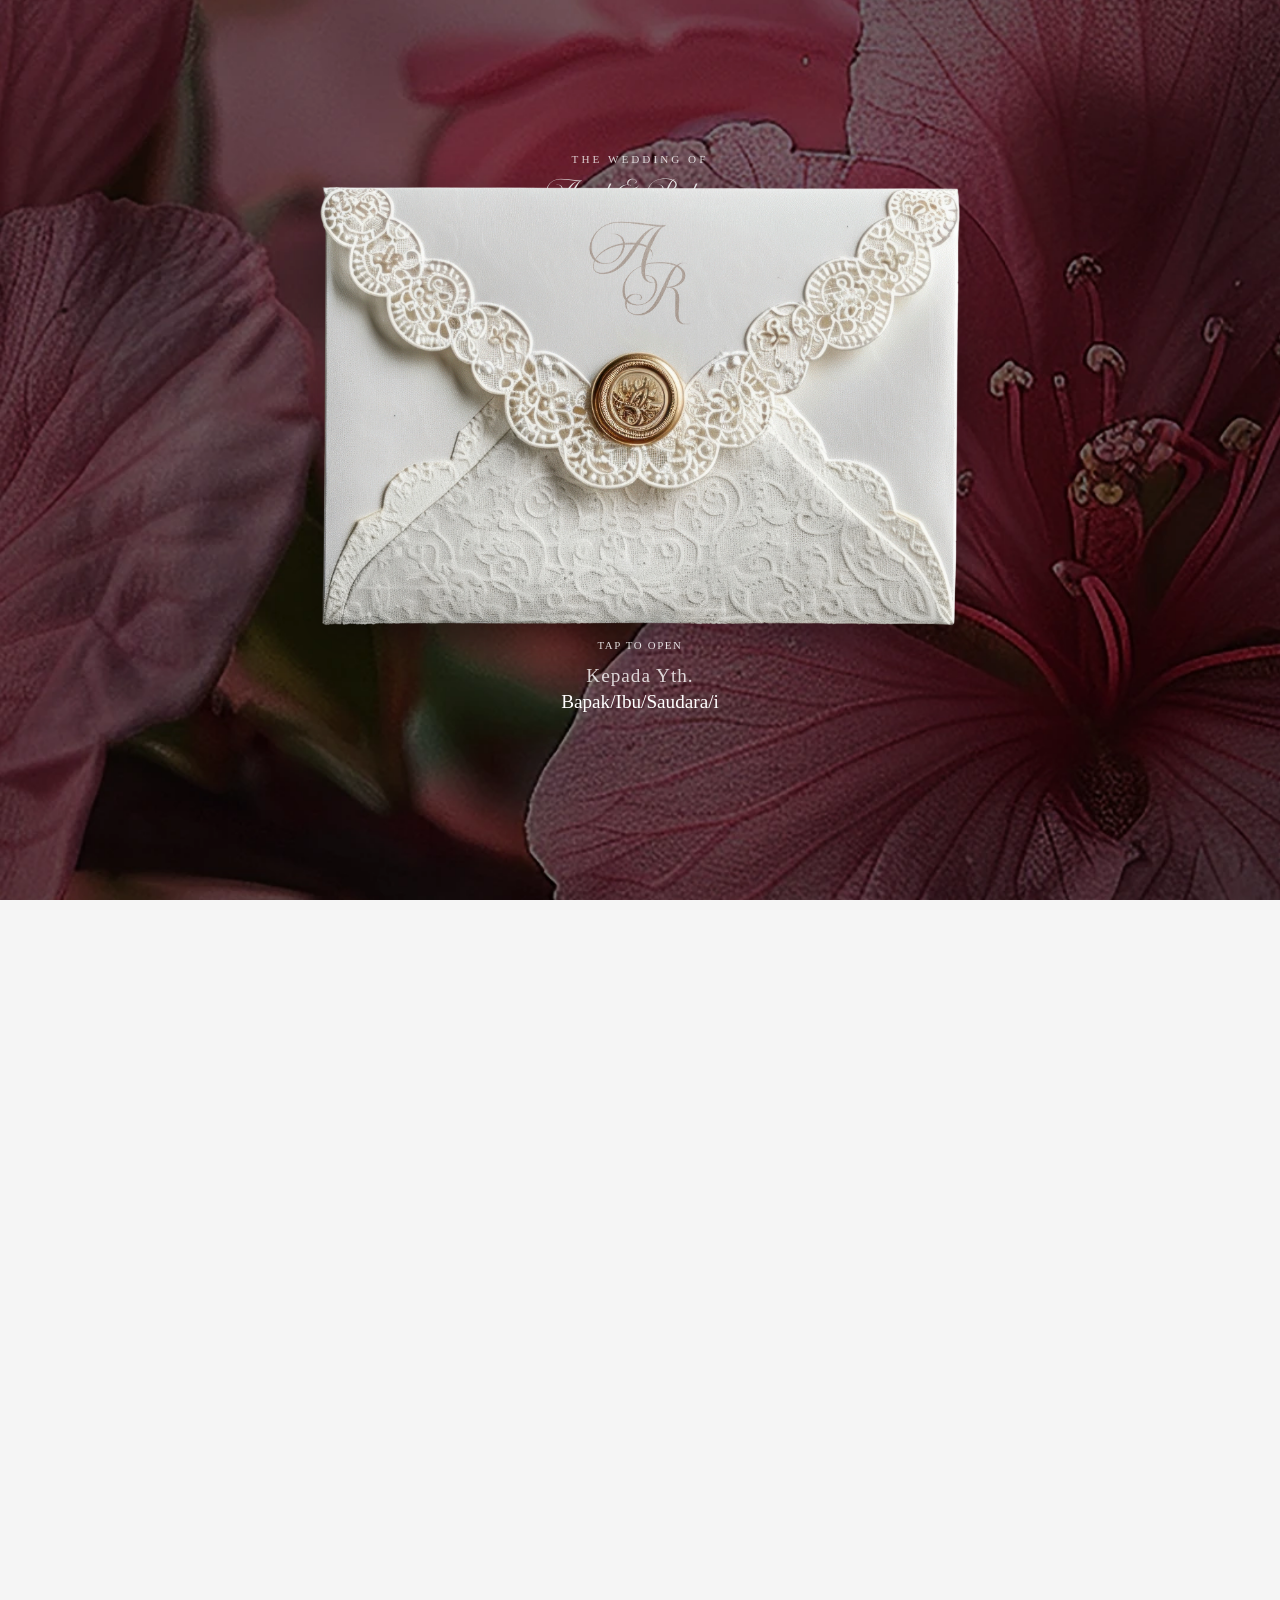
==== index.html @ 6bf746ef "Initial commit" ====
<!DOCTYPE html>
<html lang="id">

<head>
    <meta charset="UTF-8">
    <meta name="viewport" content="width=device-width, initial-scale=1.0">

    <link rel="stylesheet" href="./style/index.css">
    <link rel="stylesheet" href="./style/animasi.css">

    <title>Amel & Ridwan</title>
</head>

<body>

    <div class="pembungkus">

        <div class="music-cover" id="musicCover">

            <div class="cover-inner">

                <img src="./img/BACKGROUND.webp" alt="Background">

                <div class="cover-text">
                    <p class="top-text">THE WEDDING OF</p>
                    <h1>Amel &amp; Ridwan</h1>
                </div>

                <!-- AMPLOP -->
                <div class="music-btn-wrap">

                    <img 
                        src="./img/AMPLOP.webp" 
                        alt="Buka Undangan" 
                        class="music-btn-img" 
                        id="musicBtn"
                    >

                    <span 
                        class="music-btn-img__label" 
                        id="musicBtnLabel"
                    >
                        Tap to Open
                    </span>

                    <!-- NAMA TAMU -->
                    <div class="guest" id="guestWrap">
                        <p>Kepada Yth.</p>

                        <h3 id="namaTamu">
                            Bapak/Ibu/Saudara/i
                        </h3>
                    </div>

                </div>

            </div>

        </div>


        <audio 
            id="musikLatar" 
            src="./audio/nadin.mp3" 
            loop 
            preload="auto"
        ></audio>


        <!-- =========================
             HERO
        ========================== -->
        <section class="hero">

            <img 
                class="hero__latar" 
                src="./img/BACKGROUND.webp" 
                alt="Background"
            >

            <div class="hero__gradasi"></div>

            <div class="hero__konten">

                <img 
                    class="hero__bingkai" 
                    src="./img/NAME.webp" 
                    alt="Amel & Ridwan"
                >

                <p class="hero__judul">
                    Are getting married
                </p>

                <p class="hero__tanggal">
                    04 OKTOBER 2026
                </p>

                <p class="hero__lokasi">
                    Gedung Serbaguna Wirabrata
                </p>

            </div>

        </section>


        <!-- =========================
             PASANGAN
        ========================== -->
        <section class="pasangan">

            <div class="pasangan__foto-wrap">

                <img 
                    class="pasangan__foto" 
                    src="./img/isi.webp" 
                    alt="Foto Amel & Ridwan"
                >

            </div>

            <div class="pasangan__konten">

                <p class="pasangan__label">
                    The Wedding Of
                </p>

                <h2 class="pasangan__nama">
                    Amel &amp; Ridwan
                </h2>

                <div class="pasangan__garis"></div>

                <p class="pasangan__teks">
                    Dengan penuh syukur kepada Tuhan Yang Maha Esa, kami
                    mengundang Bapak/Ibu/Saudara/i untuk hadir dan
                    memberikan doa restu dalam acara pernikahan kami.
                </p>

                <p class="pasangan__lokasi">
                    Gedung Serbaguna Wirabrata<br>
                    Jl. Raya Cikampek-Parakan, Cikampek Utara,
                    Kec. Kotabaru, Karawang, Jawa Barat
                </p>

            </div>

        </section>


        <!-- =========================
             RSVP
        ========================== -->
        <section class="detail">

            <img 
                class="detail__latar" 
                src="./img/BACKGROUND-2.webp" 
                alt="Background"
            >

            <a href="rsvp.html" class="detail__link">

                <img 
                    class="detail__bingkai" 
                    src="./img/OPEN AMPLOP.webp" 
                    alt="Buka RSVP"
                >

            </a>

        </section>


        <section class="hitung-mundur">

            <h2 class="hitung-mundur__judul">
                The countdown is on!
            </h2>

            <div 
                class="hitung-mundur__waktu" 
                id="hitungMundur"
            >

                <div class="hitung-mundur__satuan">

                    <span 
                        class="hitung-mundur__angka" 
                        id="hari"
                    >
                        00
                    </span>

                    <span class="hitung-mundur__label">
                        Days
                    </span>

                </div>

                <span class="hitung-mundur__titik">:</span>


                <div class="hitung-mundur__satuan">

                    <span 
                        class="hitung-mundur__angka" 
                        id="jam"
                    >
                        00
                    </span>

                    <span class="hitung-mundur__label">
                        Hours
                    </span>

                </div>

                <span class="hitung-mundur__titik">:</span>


                <div class="hitung-mundur__satuan">

                    <span 
                        class="hitung-mundur__angka" 
                        id="menit"
                    >
                        00
                    </span>

                    <span class="hitung-mundur__label">
                        Minutes
                    </span>

                </div>

                <span class="hitung-mundur__titik">:</span>


                <div class="hitung-mundur__satuan">

                    <span 
                        class="hitung-mundur__angka" 
                        id="detik"
                    >
                        00
                    </span>

                    <span class="hitung-mundur__label">
                        Seconds
                    </span>

                </div>

            </div>

        </section>


        <!-- =========================
             OUR STORY
        ========================== -->
        <section class="cerita-kami">

            <a 
                href="love-story.html" 
                class="cerita-kami__tautan"
            >

                <img 
                    class="cerita-kami__bingkai" 
                    src="./img/isii.webp" 
                    alt="Cerita Amel & Ridwan"
                >

            </a>

            <span class="cerita-kami__judul">
                Our Story
            </span>

        </section>


        <!-- =========================
             DETAIL ACARA
        ========================== -->
        <section class="the-details">

            <img 
                class="the-details__latar" 
                src="./img/BACKGROUND-2.webp" 
                alt="Background Detail Acara"
            >

            <a href="detail.html">

                <img 
                    class="the-details__bingkai" 
                    src="./img/DETAIL-1.webp" 
                    alt="Detail Acara"
                >

            </a>

        </section>


        <!-- =========================
             HADIAH
        ========================== -->
        <section class="hadiah">

            <div class="hadiah__kartu">

                <div class="hadiah__atas">

                    <span class="hadiah__bank">
                        BRI
                    </span>

                    <i class="hadiah__ikon"></i>

                </div>


                <p 
                    class="hadiah__nomor" 
                    id="noRekening"
                >
                    7222 0101 4834 535
                </p>


                <div class="hadiah__bawah">

                    <div>

                        <p class="hadiah__label">
                            Nama Pemilik
                        </p>

                        <p class="hadiah__nama">
                            Muhammad Ridwan
                        </p>

                    </div>


                    <button 
                        type="button" 
                        class="hadiah__salin" 
                        id="salinRekening"
                    >
                        Salin
                    </button>

                </div>

            </div>

        </section>

    </div>


    <!-- JAVASCRIPT -->
    <script src="./js/generator.js"></script>
    <script src="./js/style.js"></script>

</body>
</html>
---- style/index.css ----
@font-face {
    font-family: "Delphia Village";
    src: url("/font/delphia-village.regular.otf") format("opentype");
    font-weight: normal;font-style: normal;
}
:root{
    --krem: #fef8ee;
    --krem-redup: #e6dcc4;
    --naskah: Georgia, serif;
    --tampilan: "Delphia Village", cursive;
}
*{ box-sizing: border-box; }

body { margin: 0; background: #f5f5f5; }

body{ font-family: var(--naskah); -webkit-font-smoothing: antialiased; }

html.no-scroll,
body.no-scroll {
  overflow: hidden;
  height: 100%;
  height: 100dvh;
  position: fixed;
  width: 100%;
  touch-action: none;
}

.pembungkus {
    width: 100%;max-width: 835px;min-height: 100vh;
    margin: 0 auto;background: white;overflow: hidden;
}

.music-cover {
  position: fixed;
  top: 0;
  left: 0;
  width: 100%;
  height: 100%;
  height: 100dvh; 
  object-fit: cover;
  display: flex;
  align-items: center;
  justify-content: center;
  z-index: 9999;
}

.cover-inner {
  width: 100%;
  max-width: 480vw;
  height: 100%;
  height: 110dvh;
  max-height: 100vh;
  max-height: 100dvh;
  position: relative;
  overflow: hidden;
}

.cover-inner img {
  width: 100%;
  height: 100%;
  object-fit: cover;
  object-position: center;
}

.music-cover.hide {
  transform: translateY(-100%);
  transition: transform 1.2s cubic-bezier(0.76, 0, 0.24, 1);
}

.cover-text {
  position: absolute;
  top: 17vh;
  left: 0;
  width: 100%;
  text-align: center;
  color: white;
  padding: 0 20px;
  display: flex;
  flex-direction: column;
  align-items: center;
  gap: 6px;
  z-index: 2;
}

.top-text {
  font-size: 0.7rem;
  letter-spacing: 3px;
  opacity: 0.8;
  margin: 0;
}

.cover-text h1 {
  font-family: 'Delphia Village', cursive;
  font-size: 2rem;
  margin: 6px 0 0;
  font-weight: 400;
}

.music-btn-wrap {
  position: absolute;
  top: 50%;
  left: 50%;
  transform: translate(-50%, -50%);
  display: flex;
  flex-direction: column;
  align-items: center;
  gap: 14px;
  z-index: 2;
}

.music-btn-img {
  width: min(32%, 120px);
  height: auto;
  cursor: pointer;

  filter: drop-shadow(0 10px 22px rgba(0,0,0,0.35));
  animation: ambangAmplop 2.6s ease-in-out infinite;
  transition: transform 0.35s ease, opacity 0.4s ease, filter 0.35s ease;
}

.music-btn-img:hover {
  transform: translateY(-4px) scale(1.03);
  filter: drop-shadow(0 14px 28px rgba(0,0,0,0.45));
}

.music-btn-img.hidden {
  opacity: 0;
  transform: translateY(20px);
  pointer-events: none;
}

.music-btn-wrap .guest {
  display: flex;
  flex-direction: column;
  align-items: center;
  font-size: 1.8rem;
  gap: 4px;
  color: white;
  transition: opacity 0.4s ease, transform 0.4s ease;
}

.music-btn-wrap .guest.hidden {
  opacity: 0;
  transform: translateY(20px);
  pointer-events: none;
}

.music-btn-wrap .guest p {
  margin: 0;
  font-size: 1.2rem;
  opacity: 0.8;
  letter-spacing: 1px;
}

.music-btn-wrap .guest h3 {
  margin: 0;
  font-size: 1.2rem;
  font-family: 'Cinzel', serif;
  font-weight: 400;
  word-break: break-word;
  max-width: 260px;
}

.music-btn-img__label {
  font-family: 'Cinzel', serif;
  font-size: 0.68rem;
  letter-spacing: 0.15em;
  text-transform: uppercase;
  color: #fff;
  opacity: 0.85;
  text-shadow: 0 2px 8px rgba(0,0,0,0.4);
  pointer-events: none;
}

.music-control {
    position: fixed;
    right: 20px;
    bottom: 20px;
    width: 48px;
    height: 48px;
    border: none;
    border-radius: 50%;
    display: none;
    align-items: center;
    justify-content: center;
    cursor: pointer;
    z-index: 999;
}

.music-control.show {
    display: flex;
}

.music-control__icon {
    font-size: 22px;
    line-height: 1;
}

/* Indikator musik sedang berjalan */
.music-control__waves {
    display: flex;
    align-items: center;
    gap: 3px;
    height: 18px;
    margin-left: 3px;
}

.music-control__waves i {
    display: block;
    width: 3px;
    height: 8px;
    border-radius: 10px;
    background: currentColor;
    animation: musicWave 0.8s ease-in-out infinite alternate;
}

.music-control__waves i:nth-child(2) {
    animation-delay: 0.2s;
}

.music-control__waves i:nth-child(3) {
    animation-delay: 0.4s;
}

/* Saat musik pause */
.music-control.paused .music-control__waves i {
    animation-play-state: paused;
    height: 4px;
}

@keyframes musicWave {
    from {
        transform: scaleY(0.5);
    }

    to {
        transform: scaleY(1.5);
    }
}

@keyframes ambangAmplop {
  0%, 100% { transform: translateY(0); }
  50% { transform: translateY(-8px); }
}

@media (min-width: 600px) {
  .music-btn-img {
    width: min(24%, 140px);
  }
}

@media (max-width: 380px) {
  .music-btn-img {
    width: 34%;
  }
  .music-btn-wrap .guest h3 {
    font-size: 1rem;
  }
  .cover-text h1 {
    font-size: 1.6rem;
  }
  .cover-text {
    top: 6vh;
  }
}
.hero{position: relative;width: 100%;min-height: 50vh;display: flex;align-items: center;justify-content: center;overflow: hidden;}
.hero__latar{position: absolute;inset: 0;width: 100%;height: 100%;object-fit: cover;object-position: center;z-index: 0;transform: scale(1.15);transform-origin: center center;animation: heroPanUp 12s ease-in-out infinite alternate;will-change: transform;}.hero__gradasi{position: absolute;inset: 0;z-index: 1;pointer-events: none;background:radial-gradient(120% 70% at 50% 100%, rgba(0,0,0,0.55) 0%, transparent 55%),radial-gradient(140% 60% at 50% 0%, rgba(0,0,0,0.45) 0%, transparent 60%);}
.hero__konten{position: relative;z-index: 2;width: min(88%, 380px);display: flex;flex-direction: column;align-items: center;text-align: center;padding: 6vh 0;}
.hero__bingkai{display: block;width: 78%;max-width: 300px;height: auto;margin: 0 0 1vh;margin-right: -20px;filter: drop-shadow(0 14px 26px rgba(0,0,0,0.45));}
.hero__judul{margin: 0 0 10px;font-family: var(--tampilan);font-weight: 400;font-size: clamp(22px, 5vw, 28px);color: var(--krem);text-shadow: 0 2px 14px rgba(0,0,0,0.4);}
.hero__tanggal{margin: 0 0 4px;font-size: 13px;letter-spacing: 0.28em;text-transform: uppercase;color: var(--krem);}
.hero__lokasi{margin: 0;font-size: 12px;letter-spacing: 0.28em;text-transform: uppercase;color: var(--krem-redup);}

.pasangan{width: 100%;display: flex;flex-direction: column;align-items: center;text-align: center;padding: 6vh 24px 8vh; background:#fef8ee;}
.pasangan__foto-wrap{width: 100%;display: flex;justify-content: center;margin-bottom: 5vh;}
.pasangan__foto{display: block;width: 78%;max-width: 300px;height: auto;filter: drop-shadow(0 14px 24px rgba(0,0,0,0.25));}
.pasangan__konten{width: 100%;max-width: 360px;}
.pasangan__label{margin: 0 0 1vh;font-size: 11px;letter-spacing: 0.32em;text-transform: uppercase;color: var(--emas-redup);}
.pasangan__nama{margin: 0 0 14px;font-family: var(--tampilan);font-weight: 400;font-size: clamp(30px, 8vw, 40px);line-height: 1.1;color: var(--tinta);}
.pasangan__garis{width: 40px;height: 1px;margin: 0 auto 18px;background: var(--emas-redup);opacity: 0.7;}
.pasangan__teks{font-size: 13px;line-height: 1.7;color: var(--tinta);margin: 0 0 22px;}
.pasangan__lokasi{font-size: 12.5px;line-height: 1.6;color: var(--tinta);opacity: 0.85;}

.detail {position: relative;width: 100%;height: 80vh;display: flex;align-items: center;justify-content: center;overflow: hidden;}
.detail__latar{position: absolute;inset: 0;width: 100%;height: 100%;object-fit: cover;object-position: center;}
.detail__bingkai{display: block;position:relative;width: 100%;max-width: 100vw;max-height: 100vh; height: auto; margin: 0;margin-right: -10px; z-index: 99; transform: rotate(-15deg); }

.hitung-mundur{width: 100%;height: 20vh;display: flex;flex-direction: column;align-items: center;text-align: center; padding: 2vh 8px; background:#fef8ee;}
.hitung-mundur__judul{margin: 0 0 1vh;font-family: var(--tampilan);font-weight: 300;font-size: clamp(38px, 12vw, 55px);color: var(--tinta);}
.hitung-mundur__waktu{display: flex;align-items: flex-start;justify-content: center;gap: 14px;}
.hitung-mundur__satuan{display: flex;flex-direction: column;align-items: center;min-width: 56px;}
.hitung-mundur__angka{font-size: clamp(22px, 5vw, 42px);line-height: 1.1;color: var(--tinta);font-variant-numeric: tabular-nums;}
.hitung-mundur__label{margin-top: 4px;font-size: 11px;letter-spacing: 0.2em;text-transform: uppercase;color: var(--tinta-redup);}
.hitung-mundur__titik{font-size: clamp(28px, 7vw, 46px);color: var(--tinta);align-self: flex-start;padding-top: 2px;}

.cerita-kami{width: 100%;min-height: 60vh;display: flex;flex-direction: column;align-items: center;justify-content: center;padding: 30vh 34px;background:radial-gradient(120% 90% at 50% 30%,#2a1512 0%,#1c0f0c 60%,#140a08 100%);text-align: center;}
.cerita-kami__tautan{display: flex;justify-content: center;align-items: center;width: 100%;text-decoration: none;margin: 0;padding: 0;border: none;background: transparent;cursor: pointer; top: -100px;}
.cerita-kami__bingkai{display: block;width: 74%;max-width: 380px;height: auto;margin: 0 auto;object-fit: contain;object-position: center;background: transparent;transition: transform 0.3s ease; margin-bottom: 30px; margin-top: -180px;}
.cerita-kami__tautan:hover .cerita-kami__bingkai{transform: scale(1.03);}
.cerita-kami__judul{display: block;margin-top: 15px;font-family: var(--tampilan);font-weight: 400;font-size: clamp(38px, 9vw, 54px);line-height: 1.1;color: var(--krem);text-shadow:0 2px 16px rgba(0,0,0,0.5);}
.cerita-kami__label{display: block;margin-top: 8px;font-size: 13px;letter-spacing: 0.3em;text-transform: uppercase;color: var(--krem);opacity: 0.9;}
.cerita-kami__tautan:focus-visible{outline: 2px solid var(--emas);outline-offset: 8px;border-radius: 4px;}
.cerita-kami__tautan:visited{color: var(--krem);}

.the-details{position: relative;display: flex; width: 100%;height: 80vh; flex-direction: column;align-items: center;justify-content: center;overflow: hidden;  margin-top:-20vh;}
.the-details__latar{position: absolute;inset: 0;width: 100%;height: 35vh ;object-fit: cover;object-position: center;z-index: 0;}
.the-details__bingkai{display: block;position:relative;width: 100%;max-width: 50vw;max-height: 100vh; height: auto; top: -23vh; z-index: 99;}

.hadiah{width: 100%;min-height: 40vh;display: flex;align-items: center;justify-content: center;padding: 8vh 24px;background: radial-gradient(120% 90% at 50% 30%, #2a1512 0%, #1c0f0c 60%, #140a08 100%); margin-top:-50vh;}
.hadiah__kartu{width: 100%;max-width: 320px;background: rgba(254,248,238,0.04);border: 1px solid rgba(230,220,196,0.25);border-radius: 20px;padding: 24px;}
.hadiah__atas{display: flex;justify-content: space-between;align-items: flex-start;margin-bottom: 32px;}
.hadiah__bank{font-size: 13px;letter-spacing: 0.15em;color: var(--krem-redup);text-transform: uppercase;}
.hadiah__nomor{margin: 0 0 24px;font-size: 20px;letter-spacing: 0.12em;color: var(--krem);font-variant-numeric: tabular-nums;}
.hadiah__bawah{display: flex;justify-content: space-between;align-items: flex-end;}
.hadiah__label{margin: 0 0 4px;font-size: 10px;letter-spacing: 0.1em;color: var(--krem-redup);text-transform: uppercase;}
.hadiah__nama{margin: 0;font-size: 13px;letter-spacing: 0.05em;color: var(--krem);}
.hadiah__salin{background: transparent;border: 1px solid var(--krem-redup);border-radius: 30px;padding: 8px 16px;font-size: 11px;letter-spacing: 0.1em;text-transform: uppercase;color: var(--krem);cursor: pointer;}

@media (max-width: 480px)
{
    .pasangan__foto{ width: 74%; }
    .hero__bingkai{ width: 74%; }
    .detail__bingkai{ width: 100%; }
    .cerita-kami__bingkai{ width: 74%; margin-bottom: 30px; margin-top: -100px;}
    .the-details__latar{ width: 100%; }
    .the-details__bingkai{ width: 100%; max-width: 60vw; top: -23vh; }
    .hitung-mundur__waktu{ gap: 8px; font-size: 5px; }
    .hitung-mundur__satuan{ min-width: 46px; }
}

@keyframes heroPanUp{
    0%{
        transform: scale(1.15) translateY(4%);
    }
    100%{
        transform: scale(1.15) translateY(-4%);
    }
}
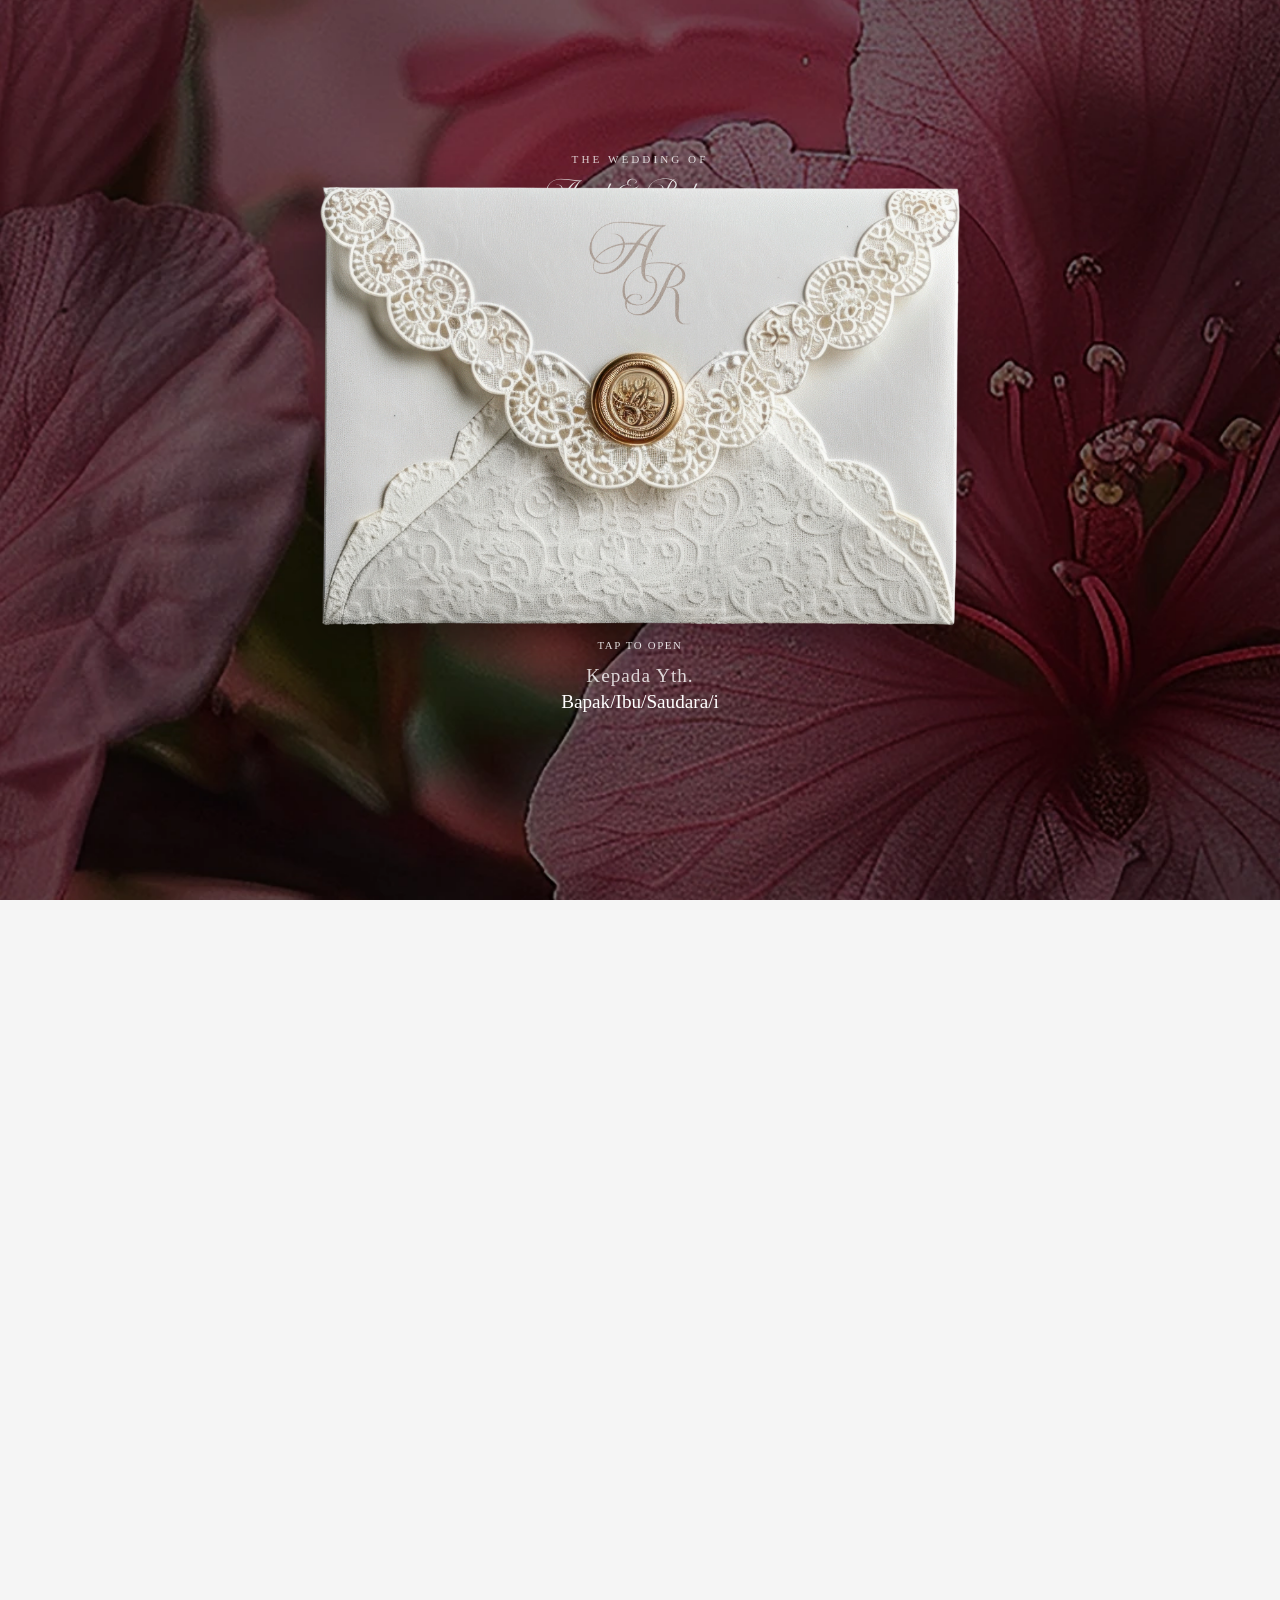
==== commit b6accdfc: "final" ====
--- a/index.html
+++ b/index.html
@@ -5,12 +5,27 @@
     <meta charset="UTF-8">
     <meta name="viewport" content="width=device-width, initial-scale=1.0">
 
+    <meta property="og:type" content="website">
+    <meta property="og:title" content="The Wedding of Amel & Ridwan">
+    <meta property="og:description" content="Undangan Pernikahan Amel & Ridwan">
+    <meta property="og:image" content="https://ridwan-amel.vercel.app/img/preview.webp">
+    <meta property="og:url" content="https://ridwan-amel.vercel.app/">
+
+    <meta name="twitter:card" content="summary_large_image">
+    <meta name="twitter:title" content="The Wedding of Amel & Ridwan">
+    <meta name="twitter:description" content="Undangan Pernikahan Amel & Ridwan">
+    <meta name="twitter:image" content="https://ridwan-amel.vercel.app/img/preview.webp">
+
     <link rel="stylesheet" href="./style/index.css">
     <link rel="stylesheet" href="./style/animasi.css">
+    <link rel="stylesheet" href="./style/embed.css"
+
+    <link rel="preconnect" href="https://fonts.googleapis.com">
+    <link rel="preconnect" href="https://fonts.gstatic.com" crossorigin>
+    <link href="https://fonts.googleapis.com/css2?family=Cormorant+Garamond:ital,wght@0,400;0,500;0,600;1,400;1,500&family=Alex+Brush&family=Jost:wght@300;400;500;600&display=swap" rel="stylesheet">
 
     <title>Amel & Ridwan</title>
 </head>
-
 <body>
 
     <div class="pembungkus">
@@ -24,6 +39,7 @@
                 <div class="cover-text">
                     <p class="top-text">THE WEDDING OF</p>
                     <h1>Amel &amp; Ridwan</h1>
+
                 </div>
 
                 <!-- AMPLOP -->
@@ -66,11 +82,13 @@
             preload="auto"
         ></audio>
 
+        <div id="pageContainer"></div>
+
 
         <!-- =========================
              HERO
         ========================== -->
-        <section class="hero">
+        <section class="hero" id="hero">
 
             <img 
                 class="hero__latar" 
@@ -104,7 +122,6 @@
 
         </section>
 
-
         <!-- =========================
              PASANGAN
         ========================== -->
@@ -148,35 +165,76 @@
 
         </section>
 
-
         <!-- =========================
-             RSVP
+             DETAIL ACARA
         ========================== -->
-        <section class="detail">
-
-            <img 
-                class="detail__latar" 
-                src="./img/BACKGROUND-2.webp" 
-                alt="Background"
+        <section class="detail-acara">
+
+            <p class="detail-acara__judul">
+                DETAIL ACARA
+            </p>
+
+
+            <article class="detail-acara__item">
+                
+                <h2 class="detail-acara__nama">
+                    Akad Nikah
+                </h2>
+                <p class="detail-acara__jam">
+                    09.00 WIB
+                </p>
+
+
+                <p class="detail-acara__tanggal">
+                    Minggu, 4 Oktober 2026
+                </p>
+
+                <p class="detail-acara__lokasi">
+                    Gedung Serbaguna Wirabrata<br>
+                    Jl. Raya Cikampek-Parakan, Karawang
+                </p>
+
+            </article>
+
+
+            <article class="detail-acara__item">
+                
+                <h2 class="detail-acara__nama">
+                    Resepsi Pernikahan
+                </h2>
+                <p class="detail-acara__jam">
+                    11.00 WIB
+                </p>
+
+
+                <p class="detail-acara__tanggal">
+                    Minggu, 4 Oktober 2026
+                </p>
+
+                <p class="detail-acara__lokasi">
+                    Gedung Serbaguna Wirabrata<br>
+                    Jl. Raya Cikampek-Parakan, Karawang
+                </p>
+
+            </article>
+
+
+            <a
+                href="https://maps.app.goo.gl/BNoYxcXxL6wv4bES8"
+                target="_blank"
+                rel="noopener"
+                class="detail-acara__maps"
             >
-
-            <a href="rsvp.html" class="detail__link">
-
-                <img 
-                    class="detail__bingkai" 
-                    src="./img/OPEN AMPLOP.webp" 
-                    alt="Buka RSVP"
-                >
-
+                BUKA LOKASI DI MAPS
             </a>
 
-        </section>
-
+
+        </section>
 
         <section class="hitung-mundur">
 
             <h2 class="hitung-mundur__judul">
-                The countdown is on!
+        The countdown is on!
             </h2>
 
             <div 
@@ -261,113 +319,176 @@
         <!-- =========================
              OUR STORY
         ========================== -->
-        <section class="cerita-kami">
-
-            <a 
-                href="love-story.html" 
-                class="cerita-kami__tautan"
-            >
+        <section class="cerita-kami card-embed" id="cardStory">
 
                 <img 
                     class="cerita-kami__bingkai" 
-                    src="./img/isii.webp" 
+                    src="./img/story.webp" 
                     alt="Cerita Amel & Ridwan"
                 >
 
-            </a>
-
-            <span class="cerita-kami__judul">
+            <span class="cerita-kami__judul card-embed__trigger-label" aria-hidden="true">
                 Our Story
             </span>
 
-        </section>
-
+            <div class=" story-embed" id="panelStory">
+                <div class="ls-card">
+
+
+
+                    <div class="ls-timeline">
+
+                        <article class="ls-entry">
+                            <h2 class="ls-entry__date">Ramadhan 1446 H</h2>
+                            <p class="ls-entry__text">Pernah berada di bawah atap yang sama bertahun-tahun lamanya, satu sapaan sederhana justru menjadi awal dari cerita yang tak pernah direncanakan. Kenyamanan hadir begitu alami, dan ketenangan tumbuh tanpa perlu dipaksa. Takdir memilih waktunya sendiri untuk saling mempertemukan.</p>
+                        </article>
+
+                        <article class="ls-entry">
+                            <h2 class="ls-entry__date">28 Juni 2026</h2>
+                            <p class="ls-entry__text">Kebersamaan ini tak hadir dengan riuh yang meledak-ledak. Ia tumbuh dengan tenang, penuh rasa aman dan kehangatan—sebuah keberanian yang akhirnya menghantarkan dua keluarga saling mendekap, menyimpul janji dalam ikatan khitbah.</p>
+                        </article>
+
+                        <article class="ls-entry">
+                            <h2 class="ls-entry__date">4 Oktober 2026</h2>
+                            <p class="ls-entry__text">Hingga akhirnya, perjalanan doa-doa sunyi menemukan muaranya. Di hadapan semesta dan orang-orang terkasih, dua jiwa merajut ikrar suci untuk saling menggenggam—kini, besok, dan selamanya.</p>
+                        </article>
+
+                    </div>
+
+                </div>
+
+            </div>
+
+        </section>
 
         <!-- =========================
-             DETAIL ACARA
+             RSVP
         ========================== -->
-        <section class="the-details">
-
-            <img 
-                class="the-details__latar" 
-                src="./img/BACKGROUND-2.webp" 
-                alt="Background Detail Acara"
-            >
-
-            <a href="detail.html">
-
-                <img 
-                    class="the-details__bingkai" 
-                    src="./img/DETAIL-1.webp" 
-                    alt="Detail Acara"
+        <section class="rsvp">
+
+            <p class="rsvp__info">
+                MOHON KONFIRMASI SEBELUM 04 OKTOBER 2026
+            </p>
+
+            <form class="rsvp__form" id="rsvpForm">
+
+                <div class="rsvp__field">
+                    <label for="guestName">Nama Anda</label>
+
+                    <input
+                        type="text"
+                        id="guestName"
+                        name="guestName"
+                        autocomplete="name"
+                        required
+                    >
+                </div>
+
+
+                <div class="rsvp__field">
+
+                    <label>
+                        Apakah Anda akan hadir di pernikahan kami?
+                    </label>
+
+                    <div class="rsvp__attendance">
+
+                        <button
+                            type="button"
+                            class="rsvp__option active"
+                            data-value="Hadir dengan senang hati"
+                        >
+                            Hadir dengan senang hati
+                        </button>
+
+                        <button
+                            type="button"
+                            class="rsvp__option"
+                            data-value="Mohon maaf belum bisa hadir"
+                        >
+                            Mohon maaf belum bisa hadir
+                        </button>
+
+                    </div>
+
+                    <input
+                        type="hidden"
+                        id="attendance"
+                        name="attendance"
+                        value="Hadir dengan senang hati"
+                    >
+
+                </div>
+
+
+                <div class="rsvp__field">
+
+                    <label for="wishMessage">
+                        Ucapan &amp; Doa
+                    </label>
+
+                    <textarea
+                        id="wishMessage"
+                        name="wishMessage"
+                        placeholder="Tuliskan ucapan selamat dan doa terbaik Anda..."
+                        required
+                    ></textarea>
+
+                </div>
+
+
+                <button
+                    type="submit"
+                    class="rsvp__submit"
+                    id="submitBtn"
                 >
-
-            </a>
-
-        </section>
-
-
-        <!-- =========================
-             HADIAH
-        ========================== -->
-        <section class="hadiah">
-
-            <div class="hadiah__kartu">
-
-                <div class="hadiah__atas">
-
-                    <span class="hadiah__bank">
-                        BRI
-                    </span>
-
-                    <i class="hadiah__ikon"></i>
-
-                </div>
-
-
-                <p 
-                    class="hadiah__nomor" 
-                    id="noRekening"
-                >
-                    7222 0101 4834 535
-                </p>
-
-
-                <div class="hadiah__bawah">
-
-                    <div>
-
-                        <p class="hadiah__label">
-                            Nama Pemilik
-                        </p>
-
-                        <p class="hadiah__nama">
-                            Muhammad Ridwan
-                        </p>
-
-                    </div>
-
-
-                    <button 
-                        type="button" 
-                        class="hadiah__salin" 
-                        id="salinRekening"
-                    >
-                        Salin
-                    </button>
-
-                </div>
-
-            </div>
-
-        </section>
-
+                    KIRIM RSVP
+                </button>
+
+                <div
+                    class="rsvp__status"
+                    id="statusMsg"
+                    aria-live="polite"
+                ></div>
+
+            </form>
+
+
+            <p class="rsvp__note">
+                Data Anda hanya digunakan untuk keperluan acara ini.
+            </p>
+
+        </section>
+
+<section class="gift-section">
+  <div class="gift-label">Tanda Kasih</div>
+ 
+  <div class="gift-card">
+    <div class="gift-bank-logo">
+      <img src="./img/BRI_2025.webp" alt="Logo BRI">
     </div>
-
+ 
+    <div class="gift-rekening-number" id="rekNumber">7222 0101 4834 535</div>
+    <div class="gift-owner-name">a.n. Muhammad Ridwan</div>
+ 
+    <button class="gift-copy-btn" onclick="salinRekening()" id="copyBtn">Salin Nomor</button>
+  </div>
+ 
+  <p class="gift-closing">
+    Doa restu Anda adalah karunia yang paling berarti bagi kami.
+  </p>
+
+    <div class="gift-footer-logo">
+        <img src="./img/logo.webp" alt="Logo BRI">
+    </div>
+</section>
+
+    </div>
 
     <!-- JAVASCRIPT -->
+    <script src="./js/musik.js"></script>
     <script src="./js/generator.js"></script>
     <script src="./js/style.js"></script>
 
 </body>
-</html>+</html>
--- a/style/index.css
+++ b/style/index.css
@@ -12,7 +12,9 @@
 *{ box-sizing: border-box; }
 
 body { margin: 0; background: #f5f5f5; }
-
+body.iframe-open {
+    overflow: hidden;
+}
 body{ font-family: var(--naskah); -webkit-font-smoothing: antialiased; }
 
 html.no-scroll,
@@ -30,239 +32,32 @@
     margin: 0 auto;background: white;overflow: hidden;
 }
 
-.music-cover {
-  position: fixed;
-  top: 0;
-  left: 0;
-  width: 100%;
-  height: 100%;
-  height: 100dvh; 
-  object-fit: cover;
-  display: flex;
-  align-items: center;
-  justify-content: center;
-  z-index: 9999;
-}
-
-.cover-inner {
-  width: 100%;
-  max-width: 480vw;
-  height: 100%;
-  height: 110dvh;
-  max-height: 100vh;
-  max-height: 100dvh;
-  position: relative;
-  overflow: hidden;
-}
-
-.cover-inner img {
-  width: 100%;
-  height: 100%;
-  object-fit: cover;
-  object-position: center;
-}
-
-.music-cover.hide {
-  transform: translateY(-100%);
-  transition: transform 1.2s cubic-bezier(0.76, 0, 0.24, 1);
-}
-
-.cover-text {
-  position: absolute;
-  top: 17vh;
-  left: 0;
-  width: 100%;
-  text-align: center;
-  color: white;
-  padding: 0 20px;
-  display: flex;
-  flex-direction: column;
-  align-items: center;
-  gap: 6px;
-  z-index: 2;
-}
-
-.top-text {
-  font-size: 0.7rem;
-  letter-spacing: 3px;
-  opacity: 0.8;
-  margin: 0;
-}
-
-.cover-text h1 {
-  font-family: 'Delphia Village', cursive;
-  font-size: 2rem;
-  margin: 6px 0 0;
-  font-weight: 400;
-}
-
-.music-btn-wrap {
-  position: absolute;
-  top: 50%;
-  left: 50%;
-  transform: translate(-50%, -50%);
-  display: flex;
-  flex-direction: column;
-  align-items: center;
-  gap: 14px;
-  z-index: 2;
-}
-
-.music-btn-img {
-  width: min(32%, 120px);
-  height: auto;
-  cursor: pointer;
-
-  filter: drop-shadow(0 10px 22px rgba(0,0,0,0.35));
-  animation: ambangAmplop 2.6s ease-in-out infinite;
-  transition: transform 0.35s ease, opacity 0.4s ease, filter 0.35s ease;
-}
-
-.music-btn-img:hover {
-  transform: translateY(-4px) scale(1.03);
-  filter: drop-shadow(0 14px 28px rgba(0,0,0,0.45));
-}
-
-.music-btn-img.hidden {
-  opacity: 0;
-  transform: translateY(20px);
-  pointer-events: none;
-}
-
-.music-btn-wrap .guest {
-  display: flex;
-  flex-direction: column;
-  align-items: center;
-  font-size: 1.8rem;
-  gap: 4px;
-  color: white;
-  transition: opacity 0.4s ease, transform 0.4s ease;
-}
-
-.music-btn-wrap .guest.hidden {
-  opacity: 0;
-  transform: translateY(20px);
-  pointer-events: none;
-}
-
-.music-btn-wrap .guest p {
-  margin: 0;
-  font-size: 1.2rem;
-  opacity: 0.8;
-  letter-spacing: 1px;
-}
-
-.music-btn-wrap .guest h3 {
-  margin: 0;
-  font-size: 1.2rem;
-  font-family: 'Cinzel', serif;
-  font-weight: 400;
-  word-break: break-word;
-  max-width: 260px;
-}
-
-.music-btn-img__label {
-  font-family: 'Cinzel', serif;
-  font-size: 0.68rem;
-  letter-spacing: 0.15em;
-  text-transform: uppercase;
-  color: #fff;
-  opacity: 0.85;
-  text-shadow: 0 2px 8px rgba(0,0,0,0.4);
-  pointer-events: none;
-}
-
-.music-control {
-    position: fixed;
-    right: 20px;
-    bottom: 20px;
-    width: 48px;
-    height: 48px;
-    border: none;
-    border-radius: 50%;
-    display: none;
-    align-items: center;
-    justify-content: center;
-    cursor: pointer;
-    z-index: 999;
-}
-
-.music-control.show {
-    display: flex;
-}
-
-.music-control__icon {
-    font-size: 22px;
-    line-height: 1;
-}
-
-/* Indikator musik sedang berjalan */
-.music-control__waves {
-    display: flex;
-    align-items: center;
-    gap: 3px;
-    height: 18px;
-    margin-left: 3px;
-}
-
-.music-control__waves i {
-    display: block;
-    width: 3px;
-    height: 8px;
-    border-radius: 10px;
-    background: currentColor;
-    animation: musicWave 0.8s ease-in-out infinite alternate;
-}
-
-.music-control__waves i:nth-child(2) {
-    animation-delay: 0.2s;
-}
-
-.music-control__waves i:nth-child(3) {
-    animation-delay: 0.4s;
-}
-
-/* Saat musik pause */
-.music-control.paused .music-control__waves i {
-    animation-play-state: paused;
-    height: 4px;
-}
-
-@keyframes musicWave {
-    from {
-        transform: scaleY(0.5);
-    }
-
-    to {
-        transform: scaleY(1.5);
-    }
-}
-
-@keyframes ambangAmplop {
-  0%, 100% { transform: translateY(0); }
-  50% { transform: translateY(-8px); }
-}
-
-@media (min-width: 600px) {
-  .music-btn-img {
-    width: min(24%, 140px);
-  }
-}
-
-@media (max-width: 380px) {
-  .music-btn-img {
-    width: 34%;
-  }
-  .music-btn-wrap .guest h3 {
-    font-size: 1rem;
-  }
-  .cover-text h1 {
-    font-size: 1.6rem;
-  }
-  .cover-text {
-    top: 6vh;
-  }
-}
+.cover-inner {width: 100%;max-width: 480vw;height: 100%;height: 110dvh;max-height: 100vh;max-height: 100dvh;position: relative;overflow: hidden;}
+.cover-inner img {width: 100%;height: 100%;object-fit: cover;object-position: center;}
+.cover-text {position: absolute;top: 17vh;left: 0;width: 100%;text-align: center;color: white;padding: 0 20px;display: flex;flex-direction: column;align-items: center;gap: 6px;z-index: 2;}
+.top-text {font-size: 0.7rem;letter-spacing: 3px;opacity: 0.8;margin: 0;}
+.cover-text h1 {font-family: 'Delphia Village', cursive;font-size: 2rem;margin: 6px 0 0;font-weight: 400;}
+
+.music-cover {position: fixed;top: 0;left: 0;width: 100%;height: 100%;height: 100dvh; object-fit: cover;display: flex;align-items: center;justify-content: center;z-index: 9999;}
+.music-cover.hide {transform: translateY(-100%);transition: transform 1.2s cubic-bezier(0.76, 0, 0.24, 1);}
+.music-btn-wrap {position: absolute;top: 50%;left: 50%;transform: translate(-50%, -50%);display: flex;flex-direction: column;align-items: center;gap: 14px;z-index: 2;}
+.music-btn-img {width: min(32%, 120px);height: auto;cursor: pointer;filter: drop-shadow(0 10px 22px rgba(0,0,0,0.35));animation: ambangAmplop 2.6s ease-in-out infinite;transition: transform 0.35s ease, opacity 0.4s ease, filter 0.35s ease;}
+.music-btn-img:hover {transform: translateY(-4px) scale(1.03);filter: drop-shadow(0 14px 28px rgba(0,0,0,0.45));}
+.music-btn-img.hidden {opacity: 0;transform: translateY(20px);pointer-events: none;}
+.music-btn-wrap .guest {display: flex;flex-direction: column;align-items: center;font-size: 1.8rem;gap: 4px;color: white;transition: opacity 0.4s ease, transform 0.4s ease;}
+.music-btn-wrap .guest.hidden {opacity: 0;transform: translateY(20px);pointer-events: none;}
+.music-btn-wrap .guest p {margin: 0;font-size: 1.2rem;opacity: 0.8;letter-spacing: 1px;}
+.music-btn-wrap .guest h3 {margin: 0;font-size: 1.2rem;font-family: 'Cinzel', serif;font-weight: 400;word-break: break-word;max-width: 260px;}
+.music-btn-img__label {font-family: 'Cinzel', serif;font-size: 0.68rem;letter-spacing: 0.15em;text-transform: uppercase;color: #fff;opacity: 0.85;text-shadow: 0 2px 8px rgba(0,0,0,0.4);pointer-events: none;}
+.music-control {position: fixed;right: 20px;bottom: 20px;width: 48px;height: 48px;border: none;border-radius: 50%;display: none;align-items: center;justify-content: center;cursor: pointer;z-index: 999;}
+.music-control.show {display: flex;}
+.music-control__icon {font-size: 22px;line-height: 1;}
+.music-control__waves {display: flex;align-items: center;gap: 3px;height: 18px;margin-left: 3px;}
+.music-control__waves i {display: block;width: 3px;height: 8px;border-radius: 10px;background: currentColor;animation: musicWave 0.8s ease-in-out infinite alternate;}
+.music-control__waves i:nth-child(2) {animation-delay: 0.2s;}
+.music-control__waves i:nth-child(3) {animation-delay: 0.4s;}
+.music-control.paused .music-control__waves i {animation-play-state: paused;height: 4px;}
+
 .hero{position: relative;width: 100%;min-height: 50vh;display: flex;align-items: center;justify-content: center;overflow: hidden;}
 .hero__latar{position: absolute;inset: 0;width: 100%;height: 100%;object-fit: cover;object-position: center;z-index: 0;transform: scale(1.15);transform-origin: center center;animation: heroPanUp 12s ease-in-out infinite alternate;will-change: transform;}.hero__gradasi{position: absolute;inset: 0;z-index: 1;pointer-events: none;background:radial-gradient(120% 70% at 50% 100%, rgba(0,0,0,0.55) 0%, transparent 55%),radial-gradient(140% 60% at 50% 0%, rgba(0,0,0,0.45) 0%, transparent 60%);}
 .hero__konten{position: relative;z-index: 2;width: min(88%, 380px);display: flex;flex-direction: column;align-items: center;text-align: center;padding: 6vh 0;}
@@ -281,59 +76,157 @@
 .pasangan__teks{font-size: 13px;line-height: 1.7;color: var(--tinta);margin: 0 0 22px;}
 .pasangan__lokasi{font-size: 12.5px;line-height: 1.6;color: var(--tinta);opacity: 0.85;}
 
-.detail {position: relative;width: 100%;height: 80vh;display: flex;align-items: center;justify-content: center;overflow: hidden;}
-.detail__latar{position: absolute;inset: 0;width: 100%;height: 100%;object-fit: cover;object-position: center;}
-.detail__bingkai{display: block;position:relative;width: 100%;max-width: 100vw;max-height: 100vh; height: auto; margin: 0;margin-right: -10px; z-index: 99; transform: rotate(-15deg); }
-
-.hitung-mundur{width: 100%;height: 20vh;display: flex;flex-direction: column;align-items: center;text-align: center; padding: 2vh 8px; background:#fef8ee;}
-.hitung-mundur__judul{margin: 0 0 1vh;font-family: var(--tampilan);font-weight: 300;font-size: clamp(38px, 12vw, 55px);color: var(--tinta);}
+.detail-acara {width: 100%;min-height: 0;display: grid;grid-template-columns: repeat(2, minmax(0, 1fr));column-gap: 28px;align-items: center;padding: 52px 24px 48px;background: #f7f1e8;color: #332e28;text-align: center;}
+.detail-acara__judul {grid-column: 1 / -1;width: 100%;margin: 0 0 23px;font-family: var(--naskah);font-size: 9px;font-weight: 600;letter-spacing: 2.2px;color: #9b8d7d;text-align: center;}
+.detail-acara__item {width: 100%;max-width: 380px;margin: 0 0 28px;padding-bottom: 0;padding-left: 5px;text-align: left;}
+.detail-acara__item:nth-of-type(1) {grid-column: 1;}
+.detail-acara__item:nth-of-type(2) {grid-column: 2;}
+.detail-acara__jam {margin: 0 0 5px;font-family: var(--naskah);font-size: 6.5px;letter-spacing: 0.5px;color: #9b8d7d;}
+.detail-acara__nama {margin: 0 0 3px;font-family: var(--naskah);font-size: 16px;font-weight: 400;line-height: 1.2;color: #352f29;}
+.detail-acara__tanggal {margin: 0 0 6px;font-family: var(--naskah);font-size: 8px;color: #756b60;}
+.detail-acara__lokasi {margin: 0;font-family: var(--naskah);font-size: 6.5px;line-height: 1.65;color: #8b8074;}
+.detail-acara__maps {grid-column: 1 / -1;display: flex;align-items: center;justify-content: center;width: 100%;height: 23px;margin-top: 1px;border: 1px solid #8e8375;background: transparent;color: #50483f;font-family: var(--naskah);font-size: 6px;font-weight: 600;letter-spacing: 1.5px;text-decoration: none;text-transform: uppercase;transition:background 0.2s ease,color 0.2s ease;}
+.detail-acara__maps:hover {background: #332e28;color: #f7f1e8;}
+
+.rsvp {width: 100%;min-height: 55vh;display: flex;flex-direction: column;align-items: center;padding: 34px 24px 38px;background: #f1ede4;color: #332e28;text-align: center;}
+.rsvp__info {width: 100%;max-width: 290px;margin: 0 0 37px;font-family: var(--naskah);font-size: 8px;font-weight: 600;letter-spacing: 1.4px;line-height: 1.5;text-transform: uppercase;color: #403a34;}
+.rsvp__form {width: 100%;max-width: 405px;}
+.rsvp__field {width: 100%;margin-bottom: 18px;text-align: left;}
+.rsvp__field > label {display: block;margin-bottom: 7px;font-family: var(--naskah);font-size: 8px;font-weight: 400;line-height: 1.4;color: #615b53;}
+.rsvp__field input[type="text"] {display: block;width: 100%; height: 28px;padding: 5px 8px;border: 1px solid #ddd6c9;border-radius: 1px;outline: none;background: transparent;font-family: var(--naskah);font-size: 10px;color: #332e28;transition: border-color 0.2s ease;}
+.rsvp__field input[type="text"]:focus {border-color: #b8ae9d;}
+.rsvp__attendance {width: 100%;display: flex;flex-direction: column;}
+.rsvp__option {width: 100%;min-height: 30px;padding: 7px 9px;border: 0;border-bottom: 1px solid rgba(255, 255, 255, 0.3);background: #e6decc;color: #3e3933;font-family: var(--naskah);font-size: 8px;text-align: left;cursor: pointer;transition:background 0.2s ease,color 0.2s ease;}
+.rsvp__option:first-child {background: #ded4bc;}
+.rsvp__option:last-child {border-bottom: 0;}
+.rsvp__option.active {background: #d8ccb0;font-weight: 600;}
+.rsvp__field textarea {display: block;width: 100%;height: 51px;padding: 7px 9px;border: 1px solid #ddd6c9;border-radius: 1px;outline: none;resize: vertical;background: transparent;font-family: var(--naskah);font-size: 9px;line-height: 1.5;color: #332e28;}
+.rsvp__field textarea::placeholder {color: #89837a;opacity: 1;}
+.rsvp__field textarea:focus {border-color: #b8ae9d;}
+.rsvp__submit {
+    display: block;width: 100%;height: 30px;margin-top: 25px;padding: 0 16px;border: none;border-radius: 20px;background: #2c2925;color: #eee8dc;font-family: var(--naskah);font-size: 7px;font-weight: 600;letter-spacing: 2px;
+    text-transform: uppercase;cursor: pointer;transition:background 0.2s ease,transform 0.2s ease,opacity 0.2s ease;}
+.rsvp__submit:hover {background: #403b35;}
+.rsvp__submit:active {transform: scale(0.98);}
+.rsvp__submit:disabled {opacity: 0.65;cursor: wait;}
+.rsvp__status {min-height: 16px;margin-top: 10px;font-family: var(--naskah);font-size: 8px;color: #615b53;text-align: center;}
+.rsvp__note {margin: 27px 0 0;font-family: var(--naskah);font-size: 10px;line-height: 1.5;color: #b8afa1;text-align: center;}
+
+
+.hitung-mundur{width: 100%;height: 20vh;display: flex;flex-direction: column;align-items: center;text-align: center; padding: 2vh 8px; background: #fef8ee;; }
+.hitung-mundur__judul{margin: 0 0 1vh;font-family: var(--tampilan);font-weight: 300;font-size: clamp(36px, 9vw, 50px);color: var(--tinta);}
 .hitung-mundur__waktu{display: flex;align-items: flex-start;justify-content: center;gap: 14px;}
 .hitung-mundur__satuan{display: flex;flex-direction: column;align-items: center;min-width: 56px;}
 .hitung-mundur__angka{font-size: clamp(22px, 5vw, 42px);line-height: 1.1;color: var(--tinta);font-variant-numeric: tabular-nums;}
 .hitung-mundur__label{margin-top: 4px;font-size: 11px;letter-spacing: 0.2em;text-transform: uppercase;color: var(--tinta-redup);}
 .hitung-mundur__titik{font-size: clamp(28px, 7vw, 46px);color: var(--tinta);align-self: flex-start;padding-top: 2px;}
 
-.cerita-kami{width: 100%;min-height: 60vh;display: flex;flex-direction: column;align-items: center;justify-content: center;padding: 30vh 34px;background:radial-gradient(120% 90% at 50% 30%,#2a1512 0%,#1c0f0c 60%,#140a08 100%);text-align: center;}
+.cerita-kami{width: 100%;min-height: 0;display: flex;flex-direction: column;align-items: center;justify-content: center;padding: 72px 34px 64px;background:radial-gradient(120% 90% at 50% 30%,#2a1512 0%,#1c0f0c 60%,#140a08 100%);text-align: center;}
 .cerita-kami__tautan{display: flex;justify-content: center;align-items: center;width: 100%;text-decoration: none;margin: 0;padding: 0;border: none;background: transparent;cursor: pointer; top: -100px;}
 .cerita-kami__bingkai{display: block;width: 74%;max-width: 380px;height: auto;margin: 0 auto;object-fit: contain;object-position: center;background: transparent;transition: transform 0.3s ease; margin-bottom: 30px; margin-top: -180px;}
 .cerita-kami__tautan:hover .cerita-kami__bingkai{transform: scale(1.03);}
-.cerita-kami__judul{display: block;margin-top: 15px;font-family: var(--tampilan);font-weight: 400;font-size: clamp(38px, 9vw, 54px);line-height: 1.1;color: var(--krem);text-shadow:0 2px 16px rgba(0,0,0,0.5);}
+.cerita-kami__judul{display: block;font-family: var(--tampilan);font-weight: 400;font-size: clamp(38px, 9vw, 54px);line-height: 1.1;color: var(--krem);text-shadow:0 2px 16px rgba(0,0,0,0.5);}
 .cerita-kami__label{display: block;margin-top: 8px;font-size: 13px;letter-spacing: 0.3em;text-transform: uppercase;color: var(--krem);opacity: 0.9;}
 .cerita-kami__tautan:focus-visible{outline: 2px solid var(--emas);outline-offset: 8px;border-radius: 4px;}
 .cerita-kami__tautan:visited{color: var(--krem);}
 
-.the-details{position: relative;display: flex; width: 100%;height: 80vh; flex-direction: column;align-items: center;justify-content: center;overflow: hidden;  margin-top:-20vh;}
-.the-details__latar{position: absolute;inset: 0;width: 100%;height: 35vh ;object-fit: cover;object-position: center;z-index: 0;}
-.the-details__bingkai{display: block;position:relative;width: 100%;max-width: 50vw;max-height: 100vh; height: auto; top: -23vh; z-index: 99;}
-
-.hadiah{width: 100%;min-height: 40vh;display: flex;align-items: center;justify-content: center;padding: 8vh 24px;background: radial-gradient(120% 90% at 50% 30%, #2a1512 0%, #1c0f0c 60%, #140a08 100%); margin-top:-50vh;}
-.hadiah__kartu{width: 100%;max-width: 320px;background: rgba(254,248,238,0.04);border: 1px solid rgba(230,220,196,0.25);border-radius: 20px;padding: 24px;}
-.hadiah__atas{display: flex;justify-content: space-between;align-items: flex-start;margin-bottom: 32px;}
-.hadiah__bank{font-size: 13px;letter-spacing: 0.15em;color: var(--krem-redup);text-transform: uppercase;}
-.hadiah__nomor{margin: 0 0 24px;font-size: 20px;letter-spacing: 0.12em;color: var(--krem);font-variant-numeric: tabular-nums;}
-.hadiah__bawah{display: flex;justify-content: space-between;align-items: flex-end;}
-.hadiah__label{margin: 0 0 4px;font-size: 10px;letter-spacing: 0.1em;color: var(--krem-redup);text-transform: uppercase;}
-.hadiah__nama{margin: 0;font-size: 13px;letter-spacing: 0.05em;color: var(--krem);}
-.hadiah__salin{background: transparent;border: 1px solid var(--krem-redup);border-radius: 30px;padding: 8px 16px;font-size: 11px;letter-spacing: 0.1em;text-transform: uppercase;color: var(--krem);cursor: pointer;}
-
-@media (max-width: 480px)
-{
+
+.gift-section {max-width: 440px;margin: 0 auto;padding: 64px 24px;font-family: 'EB Garamond', 'Cormorant Garamond', 'Georgia', serif;color: #f7f1e8;text-align: center;}
+.gift-label {font-size: 13px;letter-spacing: 0.25em;color: #a89678;margin-bottom: 28px;}
+.gift-card {background: transparent;border-top: 1px solid #ddd2ba;border-bottom: 1px solid #ddd2ba;padding: 36px 8px;}
+.gift-bank-logo {display: flex;align-items: center;justify-content: center;gap: 8px;margin-bottom: 24px;opacity: 0.85;}
+.gift-bank-logo img {height: 18px;width: auto;filter: grayscale(15%);}
+.gift-bank-name {font-size: 13px;letter-spacing: 0.15em;color: #8a7a5c;}
+.gift-rekening-number {font-family: 'EB Garamond', 'Cormorant Garamond', serif;font-weight: 500;font-size: 30px;letter-spacing: 0.06em;color: #35312a;margin: 0 0 8px;user-select: all;}
+.gift-owner-name {font-size: 13px;letter-spacing: 0.04em;color: #8a8175;margin-bottom: 26px;}
+.gift-copy-btn {background: transparent;color: #6b5c3f;border: 1px solid #c9b98f;padding: 11px 30px;font-family: inherit;font-size: 12px;letter-spacing: 0.12em;border-radius: 0;cursor: pointer;transition: all 0.3s ease;-webkit-tap-highlight-color: transparent;}
+.gift-copy-btn:hover {background: #6b5c3f;color: #fdfbf7;border-color: #6b5c3f;}
+.gift-copy-btn.copied {background: #6b7d5f;color: #fdfbf7;border-color: #6b7d5f;}
+.gift-closing {margin-top: 32px;font-size: 15px;line-height: 1.9;color: #6b6355;font-style: italic;letter-spacing: 0.01em;}
+.gift-footer-logo {margin-top: 38px;opacity: 0.85;margin-right: -4px;}
+.gift-footer-logo img {width: auto;height: 25px;}
+.gift-copy-fallback-input {position: absolute;left: -9999px;top: -9999px;opacity: 0;}
+
+.fade-down {opacity: 0;transform: translateY(-28px);transition: opacity 0.8s ease-out, transform 0.8s ease-out;}
+.fade-down.is-visible {opacity: 1;transform: translateY(0);}
+.hero .fade-down.is-visible {transition: none;}
+.ls-entry.fade-down:nth-child(1) {transition-delay: 0s;}
+.ls-entry.fade-down:nth-child(2) {transition-delay: 0.12s;}
+.ls-entry.fade-down:nth-child(3) {transition-delay: 0.24s;}
+
+@media (prefers-reduced-motion: reduce) {
+  .fade-down {
+    opacity: 1;
+    transform: none;
+    transition: none;
+  }
+}
+
+@keyframes heroPanUp{
+    0%{
+        transform: scale(1.15) translateY(4%);
+    }
+    100%{
+        transform: scale(1.15) translateY(-4%);
+    }
+}
+
+
+@media (max-width: 480px) {
+
+    .detail-acara {
+    min-height: 0;
+    column-gap: 12px;
+    padding-top: 42px;
+    padding-bottom: 38px;}
+    .detail-acara__item {max-width: 100%;}
+    .detail-acara__maps {max-width: 100%;}
+    .rsvp {min-height: 55vh;padding: 30px 20px 34px;}
+    .rsvp__info {margin-bottom: 35px;}
+    .rsvp__field {margin-bottom: 17px;}
+    .rsvp__submit {margin-top: 24px;}
     .pasangan__foto{ width: 74%; }
     .hero__bingkai{ width: 74%; }
     .detail__bingkai{ width: 100%; }
-    .cerita-kami__bingkai{ width: 74%; margin-bottom: 30px; margin-top: -100px;}
-    .the-details__latar{ width: 100%; }
-    .the-details__bingkai{ width: 100%; max-width: 60vw; top: -23vh; }
+    .cerita-kami{ padding: 56px 24px 48px; }
+    .cerita-kami__bingkai{ width: 74%; margin-bottom: 30px; margin-top: -40px;}
     .hitung-mundur__waktu{ gap: 8px; font-size: 5px; }
     .hitung-mundur__satuan{ min-width: 46px; }
-}
-
-@keyframes heroPanUp{
-    0%{
-        transform: scale(1.15) translateY(4%);
-    }
-    100%{
-        transform: scale(1.15) translateY(-4%);
-    }
-}
-
+
+}
+
+@keyframes musicWave {
+    from {
+        transform: scaleY(0.5);
+    }
+
+    to {
+        transform: scaleY(1.5);
+    }
+}
+
+@keyframes ambangAmplop {
+  0%, 100% { transform: translateY(0); }
+  50% { transform: translateY(-8px); }
+}
+
+@media (min-width: 600px) {
+  .music-btn-img {
+    width: min(24%, 140px);
+  }
+}
+
+@media (max-width: 380px) {
+  .music-btn-img {
+    width: 34%;
+  }
+  .music-btn-wrap .guest h3 {
+    font-size: 1rem;
+  }
+  .cover-text h1 {
+    font-size: 1.6rem;
+  }
+  .cover-text {
+    top: 6vh;
+  }
+}
